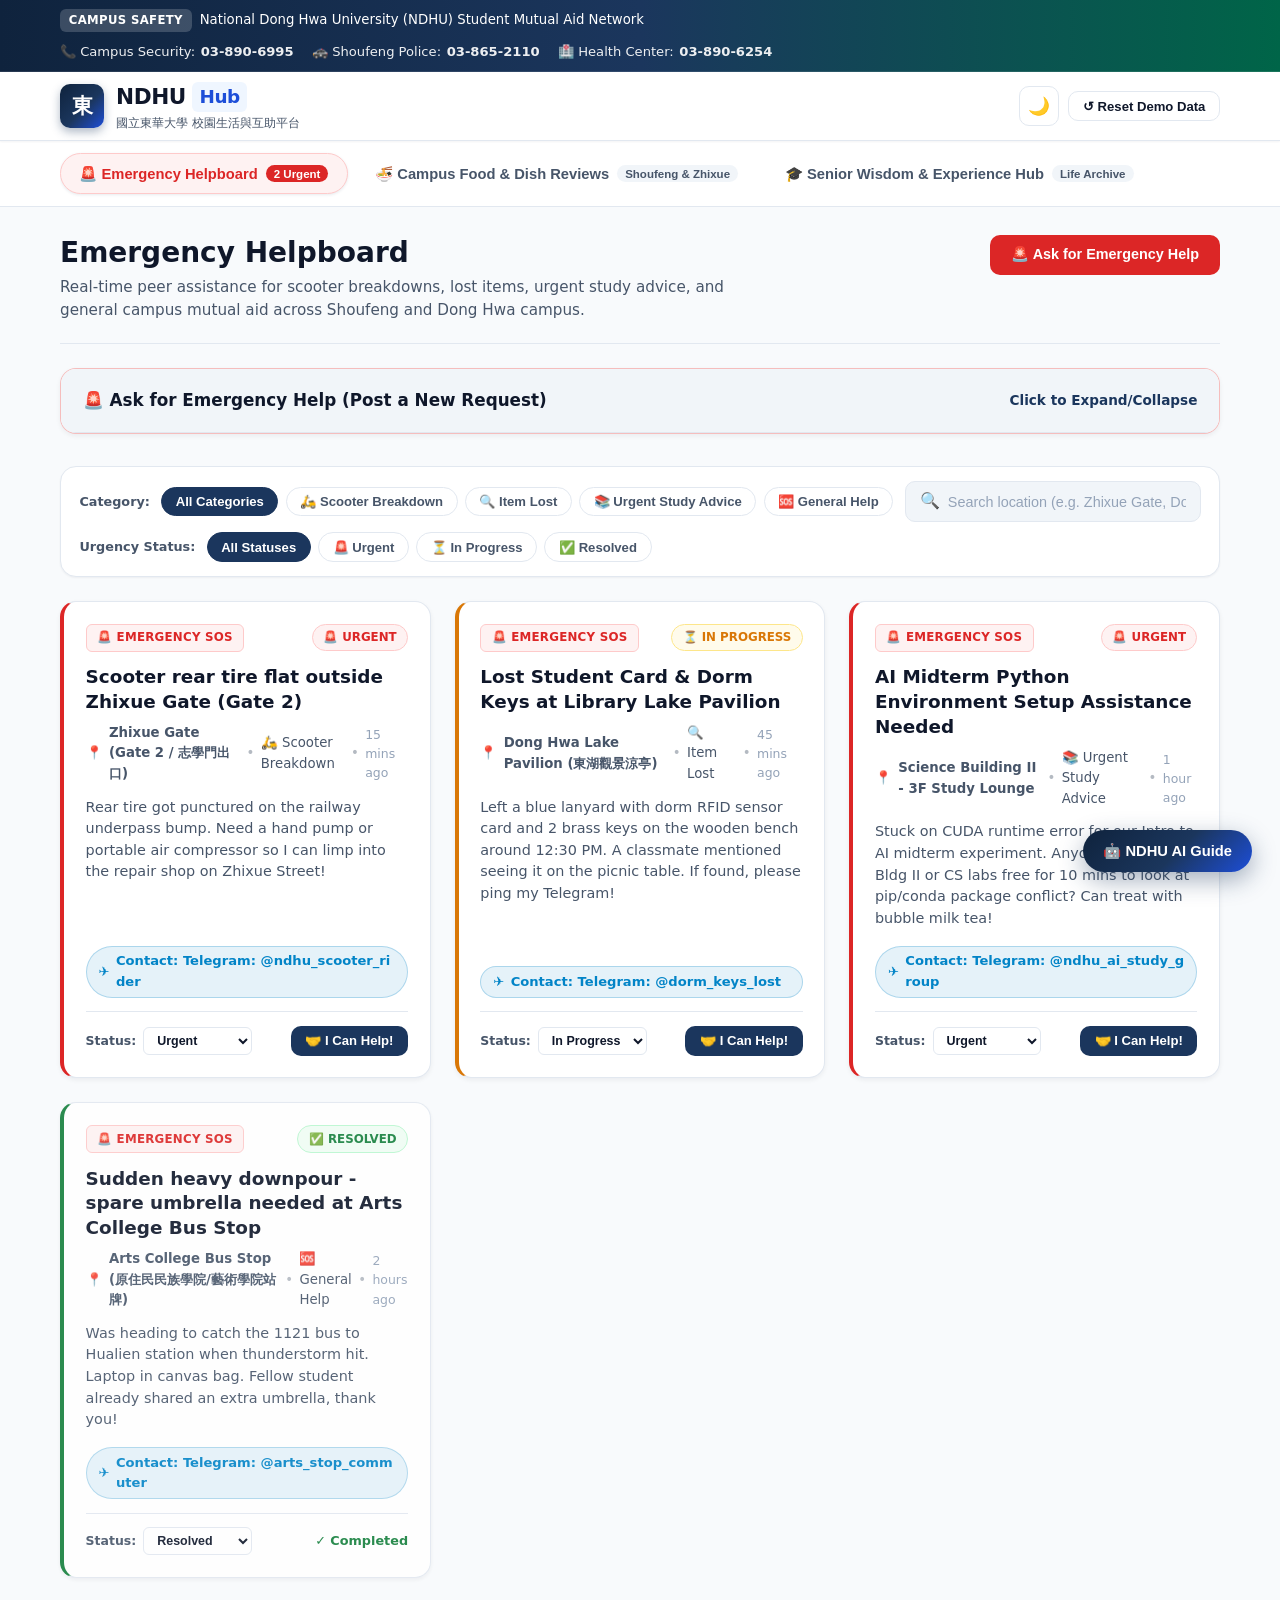
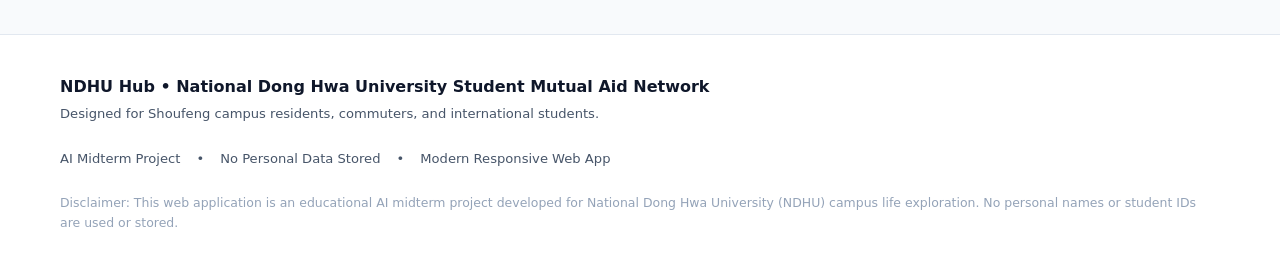
==== index.html @ cb8ad263 "Initial commit: NDHU Hub web application for midterm submission" ====
<!DOCTYPE html>
<html lang="en" data-theme="light">
<head>
  <meta charset="UTF-8">
  <meta name="viewport" content="width=device-width, initial-scale=1.0">
  <title>NDHU Hub - National Dong Hwa University Student Portal & Mutual Aid</title>
  <meta name="description" content="A comprehensive student web application for National Dong Hwa University featuring Emergency SOS mutual aid, Shoufeng food reviews, and senior wisdom archive.">
  <link rel="stylesheet" href="css/style.css">
  <link rel="preconnect" href="https://fonts.googleapis.com">
</head>
<body>

  <!-- Top Campus Emergency Notice & Quick Hotlines Bar -->
  <aside class="campus-notice-bar" aria-label="Campus Emergency Contacts">
    <div class="container notice-inner">
      <div class="notice-highlight">
        <span class="notice-tag">Campus Safety</span>
        <span>National Dong Hwa University (NDHU) Student Mutual Aid Network</span>
      </div>
      <div class="emergency-quick-contacts">
        <a href="tel:038906995" class="contact-pill" title="Campus 24hr Security Hotline">
          <span>📞 Campus Security:</span> <strong>03-890-6995</strong>
        </a>
        <a href="tel:038652110" class="contact-pill" title="Shoufeng Police Station">
          <span>🚓 Shoufeng Police:</span> <strong>03-865-2110</strong>
        </a>
        <a href="tel:038906254" class="contact-pill" title="Health Center Clinic">
          <span>🏥 Health Center:</span> <strong>03-890-6254</strong>
        </a>
      </div>
    </div>
  </aside>

  <!-- Main Navigation Header -->
  <header class="app-header">
    <div class="container header-inner">
      <a class="brand-link" onclick="App.switchTab('sos')">
        <div class="brand-badge-icon" aria-hidden="true">東</div>
        <div class="brand-info">
          <div class="brand-title">NDHU <span class="hub-tag">Hub</span></div>
          <div class="brand-subtitle">國立東華大學 校園生活與互助平台</div>
        </div>
      </a>

      <div class="header-actions">
        <button id="theme-toggle-btn" class="btn-icon" title="Toggle Dark/Light Mode" aria-label="Toggle Theme">
          🌙
        </button>
        <button id="btn-reset-demo-data" class="btn btn-sm btn-outline" title="Reset to initial sample data">
          ↺ Reset Demo Data
        </button>
      </div>
    </div>
  </header>

  <!-- Clean Tabs Bar -->
  <nav class="nav-tabs-wrapper" aria-label="Primary Features Navigation">
    <div class="container">
      <div class="nav-tabs" role="tablist">
        <!-- Feature 1: Emergency Helpboard -->
        <button class="nav-tab-btn tab-sos active" data-tab="sos" role="tab" aria-selected="true" id="tab-btn-sos">
          <span>🚨 Emergency Helpboard</span>
          <span class="badge-count badge-sos-live" id="sos-active-count">Active</span>
        </button>

        <!-- Feature 2: Campus Food & Dish Reviews -->
        <button class="nav-tab-btn" data-tab="food" role="tab" aria-selected="false" id="tab-btn-food">
          <span>🍜 Campus Food & Dish Reviews</span>
          <span class="badge-count">Shoufeng & Zhixue</span>
        </button>

        <!-- Feature 3: Senior Wisdom & Experience Hub -->
        <button class="nav-tab-btn" data-tab="wisdom" role="tab" aria-selected="false" id="tab-btn-wisdom">
          <span>🎓 Senior Wisdom & Experience Hub</span>
          <span class="badge-count">Life Archive</span>
        </button>
      </div>
    </div>
  </nav>

  <!-- Main Views Container -->
  <main class="main-content">
    <div class="container">

      <!-- =========================================================================
           FEATURE 1: Emergency Helpboard
           ========================================================================= -->
      <section id="tab-pane-sos" class="tab-pane active" role="tabpanel" aria-labelledby="tab-btn-sos">
        <div class="view-header">
          <div class="view-header-content">
            <h1>Emergency Helpboard</h1>
            <p>Real-time peer assistance for scooter breakdowns, lost items, urgent study advice, and general campus mutual aid across Shoufeng and Dong Hwa campus.</p>
          </div>
          <div class="view-header-actions">
            <button id="btn-toggle-sos-form" class="btn btn-danger">
              🚨 Ask for Emergency Help
            </button>
          </div>
        </div>

        <!-- Interactive Submission Form: Ask for Emergency Help -->
        <div id="sos-interactive-form-card" class="interactive-form-card highlight-border">
          <div class="interactive-form-header" id="sos-form-header" onclick="document.getElementById('btn-toggle-sos-form').click()">
            <h3>🚨 Ask for Emergency Help (Post a New Request)</h3>
            <span style="font-size: 0.85rem; color: var(--primary); font-weight: 600;">Click to Expand/Collapse</span>
          </div>
          <div id="sos-form-body" class="interactive-form-body collapsed">
            <form id="form-ask-emergency">
              <div style="display: grid; grid-template-columns: 1fr 1fr; gap: 1rem;">
                <!-- Category Field -->
                <div class="form-group">
                  <label class="form-label" for="sos-category">Category <span class="required">*</span></label>
                  <select id="sos-category" name="category" class="form-select" required>
                    <option value="Scooter Breakdown">🛵 Scooter Breakdown (機車拋錨/爆胎)</option>
                    <option value="Item Lost">🔍 Item Lost (遺失物協尋)</option>
                    <option value="Urgent Study Advice">📚 Urgent Study Advice (緊急課業/考試求助)</option>
                    <option value="General Help">🆘 General Help (一般生活協助)</option>
                  </select>
                </div>

                <!-- Location near NDHU Field -->
                <div class="form-group">
                  <label class="form-label" for="sos-location">Location near NDHU <span class="required">*</span></label>
                  <input type="text" id="sos-location" name="location" class="form-input" placeholder="e.g. Zhixue Gate, Dorm 1 courtyard, Library Lake, Gym" required>
                </div>
              </div>

              <!-- Contact Info / Telegram handle Field -->
              <div class="form-group">
                <label class="form-label" for="sos-contactInfo">Contact Info / Telegram handle <span class="required">*</span></label>
                <input type="text" id="sos-contactInfo" name="contactInfo" class="form-input" placeholder="e.g. Telegram: @username or Phone/Line ID" required>
                <p class="form-help">Fellow students will use this handle to contact you immediately for mutual aid.</p>
              </div>

              <!-- Optional Title Field -->
              <div class="form-group">
                <label class="form-label" for="sos-title">Request Summary (Title)</label>
                <input type="text" id="sos-title" name="title" class="form-input" placeholder="e.g. Rear tire puncture near Gate 2 bicycle rack">
              </div>

              <!-- Description Field -->
              <div class="form-group">
                <label class="form-label" for="sos-description">Details & Help Needed <span class="required">*</span></label>
                <textarea id="sos-description" name="description" class="form-textarea" rows="3" placeholder="Describe the issue, what tools you need (hand pump, jumper cables, umbrella), and how fellow students can identify you..." required></textarea>
              </div>

              <div style="display: flex; justify-content: flex-end; gap: 0.75rem; margin-top: 1rem;">
                <button type="button" class="btn btn-outline" onclick="document.getElementById('btn-toggle-sos-form').click()">Cancel</button>
                <button type="submit" class="btn btn-danger">🚨 Submit Emergency Help Request</button>
              </div>
            </form>
          </div>
        </div>

        <!-- Filter & Search Controls -->
        <div class="controls-bar">
          <div style="display: flex; flex-direction: column; gap: 0.65rem; width: 100%;">
            <!-- Category Filter Pills -->
            <div style="display: flex; align-items: center; justify-content: space-between; flex-wrap: wrap; gap: 0.75rem;">
              <div class="filter-pills" id="sos-category-filters" role="group" aria-label="Filter by Category">
                <span style="font-size: 0.8rem; font-weight: 700; color: var(--text-muted); margin-right: 0.25rem;">Category:</span>
                <button class="pill-filter active" data-category="All">All Categories</button>
                <button class="pill-filter" data-category="Scooter Breakdown">🛵 Scooter Breakdown</button>
                <button class="pill-filter" data-category="Item Lost">🔍 Item Lost</button>
                <button class="pill-filter" data-category="Urgent Study Advice">📚 Urgent Study Advice</button>
                <button class="pill-filter" data-category="General Help">🆘 General Help</button>
              </div>

              <!-- Search Bar -->
              <div class="search-box">
                <span>🔍</span>
                <input type="text" id="sos-search-input" placeholder="Search location (e.g. Zhixue Gate, Dorm 2)..." aria-label="Search emergency requests">
              </div>
            </div>

            <!-- Urgency Filter Pills -->
            <div class="filter-pills" id="sos-urgency-filters" role="group" aria-label="Filter by Urgency Tag">
              <span style="font-size: 0.8rem; font-weight: 700; color: var(--text-muted); margin-right: 0.25rem;">Urgency Status:</span>
              <button class="pill-filter active" data-urgency="All">All Statuses</button>
              <button class="pill-filter" data-urgency="Urgent">🚨 Urgent</button>
              <button class="pill-filter" data-urgency="In Progress">⏳ In Progress</button>
              <button class="pill-filter" data-urgency="Resolved">✅ Resolved</button>
            </div>
          </div>
        </div>

        <!-- Dynamic List of Mock Emergency Cards -->
        <div id="sos-cards-grid" class="grid-cards">
          <!-- Populated dynamically by js/sos.js with Urgency tags -->
        </div>
      </section>

      <!-- =========================================================================
           FEATURE 2: Campus Food & Dish Reviews
           ========================================================================= -->
      <section id="tab-pane-food" class="tab-pane" role="tabpanel" aria-labelledby="tab-btn-food">
        <div class="view-header">
          <div class="view-header-content">
            <h1>Campus Food & Dish Reviews</h1>
            <p>Explore popular eateries near NDHU with filter tags (Near Main Gate, Zhixue Street, Shoufeng Town), student ratings, and specific recommended dishes.</p>
          </div>
          <div class="view-header-actions">
            <button id="btn-food-roulette" class="btn btn-outline">
              🎲 What to Eat Today? (Random Pick)
            </button>
            <button id="btn-toggle-food-form" class="btn btn-primary">
              🍱 Add Restaurant Review
            </button>
          </div>
        </div>

        <!-- Review Submission Form -->
        <div id="food-interactive-form-card" class="interactive-form-card">
          <div class="interactive-form-header" id="food-form-header" onclick="document.getElementById('btn-toggle-food-form').click()">
            <h3>🍱 Submit a Restaurant & Dish Review</h3>
            <span style="font-size: 0.85rem; color: var(--primary); font-weight: 600;">Click to Expand/Collapse</span>
          </div>
          <div id="food-form-body" class="interactive-form-body collapsed">
            <form id="form-submit-food-review">
              <div style="display: grid; grid-template-columns: 2fr 1fr; gap: 1rem;">
                <!-- Restaurant Name Field -->
                <div class="form-group">
                  <label class="form-label" for="food-restaurant-name">Restaurant Name <span class="required">*</span></label>
                  <input type="text" id="food-restaurant-name" name="restaurantName" class="form-input" placeholder="e.g. 志學美味炒飯 (Zhixue Delicious Fried Rice)" required>
                </div>

                <!-- Filter Tag / Location Field -->
                <div class="form-group">
                  <label class="form-label" for="food-filter-tag">Location Area Tag <span class="required">*</span></label>
                  <select id="food-filter-tag" name="filterTag" class="form-select" required>
                    <option value="Zhixue Street">Zhixue Street (志學街)</option>
                    <option value="Near Main Gate">Near Main Gate (大學路/校內學餐)</option>
                    <option value="Shoufeng Town">Shoufeng Town (壽豐火車站/市區)</option>
                  </select>
                </div>
              </div>

              <div style="display: grid; grid-template-columns: 1fr 1fr; gap: 1rem;">
                <!-- Recommended Dish Field -->
                <div class="form-group">
                  <label class="form-label" for="food-recommended-dish">Recommended Dish <span class="required">*</span></label>
                  <input type="text" id="food-recommended-dish" name="recommendedDish" class="form-input" placeholder="e.g. Shredded Pork Fried Rice with extra garlic and chili" required>
                </div>

                <!-- Price Range Field -->
                <div class="form-group">
                  <label class="form-label" for="food-price-range">Price Range</label>
                  <input type="text" id="food-price-range" name="priceRange" class="form-input" placeholder="e.g. $ (NT$ 65 - 100)">
                </div>
              </div>

              <!-- Rating (1-5 stars) Field -->
              <div class="form-group">
                <label class="form-label">Rating (1-5 stars) <span class="required">*</span></label>
                <div style="display: flex; align-items: center; gap: 1rem;">
                  <div class="star-rating-selector" id="star-selector" role="radiogroup" aria-label="Select star rating">
                    <button type="button" class="star-btn active" data-value="1" aria-label="1 star">★</button>
                    <button type="button" class="star-btn active" data-value="2" aria-label="2 stars">★</button>
                    <button type="button" class="star-btn active" data-value="3" aria-label="3 stars">★</button>
                    <button type="button" class="star-btn active" data-value="4" aria-label="4 stars">★</button>
                    <button type="button" class="star-btn active" data-value="5" aria-label="5 stars">★</button>
                  </div>
                  <input type="hidden" id="food-rating-value" name="rating" value="5">
                  <span id="star-rating-text" style="font-weight: 700; color: #f59e0b; font-size: 0.95rem;">5 Stars</span>
                </div>
              </div>

              <!-- Student Review Field -->
              <div class="form-group">
                <label class="form-label" for="food-student-review">Student Review <span class="required">*</span></label>
                <textarea id="food-student-review" name="studentReview" class="form-textarea" rows="3" placeholder="Share your experience: portion size, flavors, student discount, wait time..." required></textarea>
              </div>

              <div style="display: flex; justify-content: flex-end; gap: 0.75rem; margin-top: 1rem;">
                <button type="button" class="btn btn-outline" onclick="document.getElementById('btn-toggle-food-form').click()">Cancel</button>
                <button type="submit" class="btn btn-primary">🍱 Publish Restaurant Review</button>
              </div>
            </form>
          </div>
        </div>

        <!-- Filter Tags & Search Controls -->
        <div class="controls-bar">
          <div class="filter-pills" id="food-filter-tags" role="group" aria-label="Filter eateries by location tag">
            <span style="font-size: 0.8rem; font-weight: 700; color: var(--text-muted); margin-right: 0.25rem;">Location Filter:</span>
            <button class="pill-filter active" data-tag="All">All Locations</button>
            <button class="pill-filter" data-tag="Near Main Gate">🏫 Near Main Gate</button>
            <button class="pill-filter" data-tag="Zhixue Street">🍜 Zhixue Street</button>
            <button class="pill-filter" data-tag="Shoufeng Town">🍧 Shoufeng Town</button>
          </div>

          <div class="search-box">
            <span>🔍</span>
            <input type="text" id="food-search-input" placeholder="Search dishes, eateries, or reviews..." aria-label="Search food reviews">
          </div>
        </div>

        <!-- Food Directory Cards Grid -->
        <div id="food-cards-grid" class="grid-cards">
          <!-- Populated dynamically with 3 pre-populated realistic reviews by js/food.js -->
        </div>
      </section>

      <!-- =========================================================================
           FEATURE 3: Senior Wisdom & Experience Hub
           ========================================================================= -->
      <section id="tab-pane-wisdom" class="tab-pane" role="tabpanel" aria-labelledby="tab-btn-wisdom">
        <div class="view-header">
          <div class="view-header-content">
            <h1>Senior Wisdom & Experience Hub</h1>
            <p>An advice and survival archive categorized by topics (General Life, Dorm Tips, Recommended Electives, Club Life) written by upperclassmen.</p>
          </div>
          <div class="view-header-actions">
            <button id="btn-filter-bookmarked" class="btn btn-outline" title="Show only bookmarked wisdom">
              🔖 Saved Bookmarks
            </button>
            <button id="btn-toggle-wisdom-form" class="btn btn-primary">
              🎓 Share Senior Advice
            </button>
          </div>
        </div>

        <!-- Interactive Advice Submission Form -->
        <div id="wisdom-interactive-form-card" class="interactive-form-card">
          <div class="interactive-form-header" id="wisdom-form-header" onclick="document.getElementById('btn-toggle-wisdom-form').click()">
            <h3>🎓 Post Senior Advice or Campus Experience</h3>
            <span style="font-size: 0.85rem; color: var(--primary); font-weight: 600;">Click to Expand/Collapse</span>
          </div>
          <div id="wisdom-form-body" class="interactive-form-body collapsed">
            <form id="form-submit-senior-wisdom">
              <div style="display: grid; grid-template-columns: 2fr 1fr; gap: 1rem;">
                <div class="form-group">
                  <label class="form-label" for="wisdom-post-title">Advice Title <span class="required">*</span></label>
                  <input type="text" id="wisdom-post-title" name="title" class="form-input" placeholder="e.g. Best general education electives & how to get add-codes" required>
                </div>

                <div class="form-group">
                  <label class="form-label" for="wisdom-topic">Topic Category <span class="required">*</span></label>
                  <select id="wisdom-topic" name="topic" class="form-select" required>
                    <option value="General Life">🌿 General Life (生活體驗/花蓮生存)</option>
                    <option value="Dorm Tips">🏠 Dorm Tips (宿舍防潮/生活技巧)</option>
                    <option value="Recommended Electives">🎓 Recommended Electives (推薦選課/加簽)</option>
                    <option value="Club Life">🎭 Club Life (社團生活/活動經驗)</option>
                  </select>
                </div>
              </div>

              <div class="form-group">
                <label class="form-label" for="wisdom-author-role">Upperclassman Role / Mentor Title</label>
                <input type="text" id="wisdom-author-role" name="authorRole" class="form-input" placeholder="e.g. Senior CS Major, Dorm Resident Mentor, Campus Safety Ambassador">
              </div>

              <div class="form-group">
                <label class="form-label" for="wisdom-summary">Brief Summary (Key Takeaway) <span class="required">*</span></label>
                <input type="text" id="wisdom-summary" name="summary" class="form-input" placeholder="One sentence summarizing your core insight..." required>
              </div>

              <div class="form-group">
                <label class="form-label" for="wisdom-content">Detailed Advice & Practical Steps <span class="required">*</span></label>
                <textarea id="wisdom-content" name="content" class="form-textarea" rows="5" placeholder="Share your step-by-step guidance, recommendations, or common pitfalls to avoid..." required></textarea>
              </div>

              <div style="display: flex; justify-content: flex-end; gap: 0.75rem; margin-top: 1rem;">
                <button type="button" class="btn btn-outline" onclick="document.getElementById('btn-toggle-wisdom-form').click()">Cancel</button>
                <button type="submit" class="btn btn-primary">🎓 Publish to Archive</button>
              </div>
            </form>
          </div>
        </div>

        <!-- Filter & Search Controls -->
        <div class="controls-bar">
          <!-- Topic Filter Pills -->
          <div class="filter-pills" id="wisdom-topic-filters" role="group" aria-label="Filter wisdom by topic">
            <span style="font-size: 0.8rem; font-weight: 700; color: var(--text-muted); margin-right: 0.25rem;">Topics:</span>
            <button class="pill-filter active" data-topic="All">All Topics</button>
            <button class="pill-filter" data-topic="General Life">🌿 General Life</button>
            <button class="pill-filter" data-topic="Dorm Tips">🏠 Dorm Tips</button>
            <button class="pill-filter" data-topic="Recommended Electives">🎓 Recommended Electives</button>
            <button class="pill-filter" data-topic="Club Life">🎭 Club Life</button>
          </div>

          <!-- Search Bar to filter senior advice posts -->
          <div class="search-box">
            <span>🔍</span>
            <input type="text" id="wisdom-search-input" placeholder="Search advice by keyword or topic..." aria-label="Search senior advice posts">
          </div>
        </div>

        <!-- Senior Wisdom Cards Grid -->
        <div id="wisdom-cards-grid" class="grid-cards">
          <!-- Populated dynamically with 3 pre-populated helpful advice posts by js/wisdom.js -->
        </div>
      </section>

    </div>
  </main>

  <!-- =========================================================================
       MODALS
       ========================================================================= -->

  <!-- Modal: View Senior Wisdom Full Guide -->
  <div id="modal-view-wisdom" class="modal-overlay" role="dialog" aria-modal="true" aria-labelledby="wisdom-modal-title">
    <div class="modal-window" style="max-width: 680px;">
      <div class="modal-header">
        <h2 id="wisdom-modal-title" class="modal-title">Campus Guide</h2>
        <button class="modal-close-btn" aria-label="Close modal">&times;</button>
      </div>
      <div id="wisdom-modal-content" class="modal-body">
        <!-- Rendered by js/wisdom.js -->
      </div>
      <div class="modal-footer">
        <button type="button" class="btn btn-outline btn-modal-cancel">Close</button>
      </div>
    </div>
  </div>

  <!-- Modal: Food Roulette Random Picker -->
  <div id="modal-food-roulette" class="modal-overlay" role="dialog" aria-modal="true" aria-labelledby="modal-roulette-title">
    <div class="modal-window">
      <div class="modal-header">
        <h2 id="modal-roulette-title" class="modal-title">🎲 What to Eat Today? (今天吃什麼)</h2>
        <button class="modal-close-btn" aria-label="Close modal">&times;</button>
      </div>
      <div class="modal-body roulette-container">
        <p style="color: var(--text-muted); font-size: 0.92rem;">
          Stuck on where to eat near NDHU? Let the Food Roulette randomly pick from student favorites!
        </p>
        <div id="roulette-result-display" class="roulette-display">
          <!-- Filled dynamically by js/food.js -->
        </div>
        <button id="btn-spin-again" class="btn btn-primary" onclick="FoodController.spinRoulette()">
          🎲 Spin Again!
        </button>
      </div>
      <div class="modal-footer">
        <button type="button" class="btn btn-outline btn-modal-cancel">Close</button>
      </div>
    </div>
  </div>

  <!-- =========================================================================
       AI CAMPUS ASSISTANT (Interactive Floating Bot)
       ========================================================================= -->
  <button id="ai-assistant-toggle" class="ai-assistant-toggle" aria-label="Open NDHU AI Campus Assistant">
    <span>🤖 NDHU AI Guide</span>
  </button>

  <div id="ai-assistant-panel" class="ai-assistant-panel" role="region" aria-label="NDHU AI Chat Assistant">
    <div class="ai-panel-header">
      <div style="display: flex; align-items: center; gap: 0.5rem;">
        <span style="font-size: 1.25rem;">🤖</span>
        <div>
          <strong style="display: block; font-size: 0.95rem;">NDHU Smart Campus Bot</strong>
          <span style="font-size: 0.72rem; opacity: 0.9;">AI Midterm Campus Knowledge Base</span>
        </div>
      </div>
      <button id="ai-panel-close" class="modal-close-btn" style="color: #fff;" aria-label="Close Assistant">&times;</button>
    </div>

    <div id="ai-chat-messages" class="ai-chat-messages">
      <div class="chat-bubble bot">
        👋 Hello! I am your <strong>NDHU AI Campus Assistant</strong>. Ask me anything about scooter breakdown mutual help, Zhixue street eateries, recommended electives, or dorm moisture solutions!
      </div>
    </div>

    <div class="quick-prompts">
      <button class="quick-prompt-btn">🛵 Scooter flat tire help</button>
      <button class="quick-prompt-btn">🍜 Recommend supper spot</button>
      <button class="quick-prompt-btn">🦟 How to stop biting midges</button>
      <button class="quick-prompt-btn">🎓 Add/drop course advice</button>
    </div>

    <div class="ai-input-bar">
      <input type="text" id="ai-user-input" placeholder="Ask about campus life, eateries, SOS..." aria-label="Ask AI Assistant">
      <button id="ai-send-btn" class="btn btn-sm btn-primary">Send</button>
    </div>
  </div>

  <!-- =========================================================================
       APPLICATION FOOTER
       ========================================================================= -->
  <footer class="app-footer">
    <div class="container">
      <div class="footer-content">
        <div>
          <strong style="font-size: 1rem; color: var(--text-main); display: block; margin-bottom: 0.25rem;">
            NDHU Hub • National Dong Hwa University Student Mutual Aid Network
          </strong>
          <span style="font-size: 0.82rem;">Designed for Shoufeng campus residents, commuters, and international students.</span>
        </div>
        <div style="display: flex; gap: 1rem; font-size: 0.82rem;">
          <span>AI Midterm Project</span>
          <span>•</span>
          <span>No Personal Data Stored</span>
          <span>•</span>
          <span>Modern Responsive Web App</span>
        </div>
      </div>
      <p class="footer-disclaimer">
        Disclaimer: This web application is an educational AI midterm project developed for National Dong Hwa University (NDHU) campus life exploration. No personal names or student IDs are used or stored.
      </p>
    </div>
  </footer>

  <!-- Scripts -->
  <script src="js/data.js"></script>
  <script src="js/sos.js"></script>
  <script src="js/food.js"></script>
  <script src="js/wisdom.js"></script>
  <script src="js/ai-assistant.js"></script>
  <script src="js/app.js"></script>

</body>
</html>
---- css/style.css ----
/* ==========================================================================
   NDHU Hub - Refined University Portal & Mutual Aid Network Stylesheet
   Theme: Deep University Navy, Warm Accents, Responsive Design System
   No personal names or student IDs used.
   ========================================================================== */

:root {
  /* Cohesive University Palette - Deep Collegiate Navy & University Blues */
  --univ-navy: #1b365d;
  --univ-navy-dark: #0f233d;
  --univ-navy-hover: #152c4d;
  --univ-blue: #1d4ed8;
  --univ-blue-hover: #1e40af;
  --univ-blue-light: #eff6ff;
  --univ-cyan: #0284c7;

  /* Primary Brand - Deep Collegiate Navy Blue */
  --primary: #1b365d;
  --primary-hover: #0f233d;
  --primary-light: #eef4fb;
  --primary-gradient: linear-gradient(135deg, #0f233d 0%, #1b365d 55%, #1d4ed8 100%);
  --primary-border: #bfdbfe;

  /* Signature NDHU Forest Green (Campus harmony & secondary badge) */
  --ndhu-green: #006548;
  --ndhu-green-hover: #004d37;
  --ndhu-green-light: #e6f4ee;
  --ndhu-green-border: #a7f3d0;

  /* Warm Accent - Emergency SOS (Urgent Red & Warm Coral) */
  --danger-sos: #dc2626;
  --danger-sos-hover: #b91c1c;
  --danger-sos-light: #fef2f2;
  --danger-sos-border: #fecaca;
  --danger-pulse: rgba(220, 38, 38, 0.4);

  /* Warm Accent - Campus Food & Reviews (Honey Amber & Warm Tangerine) */
  --warm-amber: #d97706;
  --warm-amber-hover: #b45309;
  --warm-amber-light: #fffbeb;
  --warm-amber-border: #fde68a;
  --warm-orange: #ea580c;

  /* Senior Wisdom / Academic Accent (Collegiate Indigo & Sapphire) */
  --wisdom-indigo: #4338ca;
  --wisdom-indigo-hover: #3730a3;
  --wisdom-indigo-light: #eef2ff;
  --wisdom-indigo-border: #c7d2fe;

  /* Success & Resolved */
  --success: #15803d;
  --success-light: #f0fdf4;
  --success-border: #bbf7d0;

  /* Neutrals & Surfaces (Clean Light Mode) */
  --bg-main: #f8fafc;
  --bg-card: #ffffff;
  --bg-elevated: #ffffff;
  --bg-subtle: #f1f5f9;
  --border-color: #e2e8f0;
  --border-hover: #cbd5e1;

  --text-main: #0f172a;
  --text-muted: #475569;
  --text-subtle: #94a3b8;
  --text-inverse: #ffffff;

  /* Shadows */
  --shadow-xs: 0 1px 2px rgba(15, 23, 42, 0.05);
  --shadow-sm: 0 2px 5px rgba(15, 23, 42, 0.06);
  --shadow-md: 0 4px 14px -2px rgba(15, 23, 42, 0.08), 0 2px 6px -2px rgba(15, 23, 42, 0.04);
  --shadow-lg: 0 12px 28px -4px rgba(15, 23, 42, 0.12), 0 4px 12px -2px rgba(15, 23, 42, 0.06);

  /* Border Radii */
  --radius-sm: 6px;
  --radius-md: 10px;
  --radius-lg: 16px;
  --radius-full: 9999px;

  /* Typography & Transitions */
  --font-sans: system-ui, -apple-system, BlinkMacSystemFont, 'Segoe UI', Roboto, 'Helvetica Neue', Arial, sans-serif;
  --transition: all 0.22s cubic-bezier(0.4, 0, 0.2, 1);
}

/* Refined Dark Theme - Midnight University Navy */
[data-theme="dark"] {
  --bg-main: #0a1120;
  --bg-card: #131c31;
  --bg-elevated: #1a2642;
  --bg-subtle: #17223b;
  --border-color: #223253;
  --border-hover: #324773;

  --text-main: #f8fafc;
  --text-muted: #94a3b8;
  --text-subtle: #64748b;

  --primary-light: rgba(29, 78, 216, 0.18);
  --primary-border: rgba(29, 78, 216, 0.35);

  --ndhu-green-light: rgba(0, 101, 72, 0.2);
  --ndhu-green-border: rgba(16, 185, 129, 0.3);

  --danger-sos-light: rgba(220, 38, 38, 0.2);
  --danger-sos-border: rgba(220, 38, 38, 0.35);

  --warm-amber-light: rgba(217, 119, 6, 0.2);
  --warm-amber-border: rgba(245, 158, 11, 0.35);

  --wisdom-indigo-light: rgba(99, 102, 241, 0.2);
  --wisdom-indigo-border: rgba(99, 102, 241, 0.35);

  --success-light: rgba(22, 163, 74, 0.2);
  --success-border: rgba(34, 197, 94, 0.35);

  --shadow-sm: 0 2px 6px rgba(0, 0, 0, 0.3);
  --shadow-md: 0 4px 16px rgba(0, 0, 0, 0.45);
  --shadow-lg: 0 12px 32px rgba(0, 0, 0, 0.65);
}

/* Base Styles */
*, *::before, *::after {
  box-sizing: border-box;
  margin: 0;
  padding: 0;
}

html {
  font-size: 16px;
  scroll-behavior: smooth;
  -webkit-text-size-adjust: 100%;
}

body {
  font-family: var(--font-sans);
  background-color: var(--bg-main);
  color: var(--text-main);
  line-height: 1.55;
  transition: background-color 0.25s ease, color 0.25s ease;
  min-height: 100vh;
  display: flex;
  flex-direction: column;
}

/* Container */
.container {
  width: 100%;
  max-width: 1200px;
  margin: 0 auto;
  padding: 0 1.25rem;
}

/* ==========================================================================
   Header & Safety Notice Bar
   ========================================================================== */
.campus-notice-bar {
  background: linear-gradient(90deg, #0f233d 0%, #1b365d 50%, #006548 100%);
  color: #ffffff;
  padding: 0.55rem 0;
  font-size: 0.83rem;
  border-bottom: 1px solid rgba(255, 255, 255, 0.1);
}

.notice-inner {
  display: flex;
  align-items: center;
  justify-content: space-between;
  flex-wrap: wrap;
  gap: 0.65rem;
}

.notice-highlight {
  display: flex;
  align-items: center;
  gap: 0.5rem;
  font-weight: 500;
}

.notice-tag {
  background: rgba(255, 255, 255, 0.18);
  padding: 0.15rem 0.55rem;
  border-radius: var(--radius-sm);
  font-size: 0.73rem;
  font-weight: 700;
  letter-spacing: 0.03em;
  text-transform: uppercase;
}

.emergency-quick-contacts {
  display: flex;
  align-items: center;
  gap: 1.15rem;
  font-size: 0.82rem;
}

.contact-pill {
  color: #ffffff;
  text-decoration: none;
  display: inline-flex;
  align-items: center;
  gap: 0.35rem;
  opacity: 0.92;
  transition: opacity 0.2s;
}

.contact-pill:hover {
  opacity: 1;
  text-decoration: underline;
}

/* Main App Header */
.app-header {
  position: sticky;
  top: 0;
  z-index: 90;
  background-color: var(--bg-card);
  border-bottom: 1px solid var(--border-color);
  backdrop-filter: blur(12px);
  -webkit-backdrop-filter: blur(12px);
  box-shadow: var(--shadow-xs);
  transition: var(--transition);
}

.header-inner {
  display: flex;
  align-items: center;
  justify-content: space-between;
  height: 4.25rem;
  gap: 1rem;
}

/* Brand Link */
.brand-link {
  display: flex;
  align-items: center;
  gap: 0.75rem;
  text-decoration: none;
  color: inherit;
  cursor: pointer;
}

.brand-badge-icon {
  width: 2.75rem;
  height: 2.75rem;
  border-radius: var(--radius-md);
  background: var(--primary-gradient);
  display: flex;
  align-items: center;
  justify-content: center;
  color: #ffffff;
  font-weight: 800;
  font-size: 1.3rem;
  box-shadow: 0 4px 10px rgba(27, 54, 93, 0.35);
}

.brand-info {
  display: flex;
  flex-direction: column;
}

.brand-title {
  font-size: 1.35rem;
  font-weight: 800;
  letter-spacing: -0.02em;
  color: var(--text-main);
  display: flex;
  align-items: center;
  gap: 0.4rem;
}

.brand-title .hub-tag {
  color: var(--univ-blue);
  background: var(--univ-blue-light);
  padding: 0.05rem 0.45rem;
  border-radius: var(--radius-sm);
  font-size: 1.15rem;
}

[data-theme="dark"] .brand-title .hub-tag {
  background: rgba(29, 78, 216, 0.25);
  color: #60a5fa;
}

.brand-subtitle {
  font-size: 0.75rem;
  color: var(--text-muted);
  font-weight: 500;
}

.header-actions {
  display: flex;
  align-items: center;
  gap: 0.6rem;
}

.btn-icon {
  width: 2.5rem;
  height: 2.5rem;
  border-radius: var(--radius-md);
  border: 1px solid var(--border-color);
  background: var(--bg-card);
  color: var(--text-main);
  display: inline-flex;
  align-items: center;
  justify-content: center;
  cursor: pointer;
  transition: var(--transition);
  font-size: 1.1rem;
}

.btn-icon:hover {
  background: var(--bg-subtle);
  border-color: var(--border-hover);
}

/* ==========================================================================
   Navigation Tabs Bar
   ========================================================================== */
.nav-tabs-wrapper {
  background-color: var(--bg-card);
  border-bottom: 1px solid var(--border-color);
  padding: 0.5rem 0;
}

.nav-tabs {
  display: flex;
  align-items: center;
  gap: 0.5rem;
  overflow-x: auto;
  scrollbar-width: none;
  -webkit-overflow-scrolling: touch;
  padding: 0.25rem 0;
}

.nav-tabs::-webkit-scrollbar {
  display: none;
}

.nav-tab-btn {
  display: inline-flex;
  align-items: center;
  gap: 0.5rem;
  padding: 0.65rem 1.15rem;
  border-radius: var(--radius-full);
  border: 1px solid transparent;
  background: transparent;
  color: var(--text-muted);
  font-size: 0.92rem;
  font-weight: 600;
  cursor: pointer;
  transition: var(--transition);
  white-space: nowrap;
}

.nav-tab-btn:hover {
  color: var(--text-main);
  background-color: var(--bg-subtle);
}

.nav-tab-btn.active {
  background-color: var(--primary-light);
  color: var(--univ-navy);
  border-color: var(--primary-border);
  box-shadow: 0 1px 3px rgba(27, 54, 93, 0.1);
}

[data-theme="dark"] .nav-tab-btn.active {
  color: #93c5fd;
}

.nav-tab-btn.tab-sos.active {
  background-color: var(--danger-sos-light);
  color: var(--danger-sos);
  border-color: var(--danger-sos-border);
}

.badge-count {
  display: inline-flex;
  align-items: center;
  justify-content: center;
  padding: 0.15rem 0.5rem;
  font-size: 0.72rem;
  font-weight: 700;
  border-radius: var(--radius-full);
  background-color: var(--bg-subtle);
  color: var(--text-muted);
}

.badge-sos-live {
  background-color: var(--danger-sos);
  color: #fff;
  animation: pulse-badge 1.8s infinite;
}

@keyframes pulse-badge {
  0% { transform: scale(1); opacity: 1; }
  50% { transform: scale(1.08); opacity: 0.88; }
  100% { transform: scale(1); opacity: 1; }
}

/* ==========================================================================
   Main Content & Section Headers
   ========================================================================== */
.main-content {
  flex: 1;
  padding: 1.75rem 0 3.5rem;
}

.tab-pane {
  display: none;
  animation: fadeIn 0.25s ease;
}

.tab-pane.active {
  display: block;
}

@keyframes fadeIn {
  from { opacity: 0; transform: translateY(6px); }
  to { opacity: 1; transform: translateY(0); }
}

.view-header {
  display: flex;
  align-items: flex-start;
  justify-content: space-between;
  flex-wrap: wrap;
  gap: 1.25rem;
  margin-bottom: 1.5rem;
  padding-bottom: 1.25rem;
  border-bottom: 1px solid var(--border-color);
}

.view-header-content h1 {
  font-size: 1.75rem;
  font-weight: 800;
  color: var(--text-main);
  line-height: 1.25;
  margin-bottom: 0.35rem;
}

.view-header-content p {
  color: var(--text-muted);
  font-size: 0.95rem;
  max-width: 720px;
}

.view-header-actions {
  display: flex;
  align-items: center;
  gap: 0.75rem;
  flex-wrap: wrap;
}

/* ==========================================================================
   Buttons
   ========================================================================== */
.btn {
  display: inline-flex;
  align-items: center;
  justify-content: center;
  gap: 0.5rem;
  padding: 0.65rem 1.25rem;
  border-radius: var(--radius-md);
  font-size: 0.9rem;
  font-weight: 600;
  border: 1px solid transparent;
  cursor: pointer;
  transition: var(--transition);
  text-decoration: none;
  white-space: nowrap;
}

.btn-primary {
  background-color: var(--univ-navy);
  color: #ffffff;
}

.btn-primary:hover {
  background-color: var(--univ-navy-hover);
  transform: translateY(-1px);
  box-shadow: 0 4px 12px rgba(27, 54, 93, 0.3);
}

.btn-danger {
  background-color: var(--danger-sos);
  color: #ffffff;
}

.btn-danger:hover {
  background-color: var(--danger-sos-hover);
  transform: translateY(-1px);
  box-shadow: 0 4px 14px rgba(220, 38, 38, 0.35);
}

.btn-outline {
  background-color: var(--bg-card);
  border-color: var(--border-color);
  color: var(--text-main);
}

.btn-outline:hover {
  background-color: var(--bg-subtle);
  border-color: var(--border-hover);
}

.btn-outline.active {
  background-color: var(--primary-light);
  border-color: var(--primary-border);
  color: var(--univ-navy);
}

.btn-sm {
  padding: 0.4rem 0.85rem;
  font-size: 0.82rem;
}

/* ==========================================================================
   Interactive Collapsible Submission Form Card
   ========================================================================== */
.interactive-form-card {
  background-color: var(--bg-card);
  border: 1px solid var(--border-color);
  border-radius: var(--radius-lg);
  box-shadow: var(--shadow-sm);
  margin-bottom: 2rem;
  overflow: hidden;
  transition: var(--transition);
}

.interactive-form-card.highlight-border {
  border-color: rgba(220, 38, 38, 0.3);
}

.interactive-form-header {
  padding: 1.15rem 1.35rem;
  background: var(--bg-subtle);
  border-bottom: 1px solid var(--border-color);
  display: flex;
  align-items: center;
  justify-content: space-between;
  cursor: pointer;
  user-select: none;
  transition: var(--transition);
}

.interactive-form-header:hover {
  background-color: rgba(0, 0, 0, 0.03);
}

[data-theme="dark"] .interactive-form-header:hover {
  background-color: rgba(255, 255, 255, 0.04);
}

.interactive-form-header h3 {
  font-size: 1.05rem;
  font-weight: 700;
  display: flex;
  align-items: center;
  gap: 0.5rem;
  color: var(--text-main);
}

.interactive-form-body {
  padding: 1.5rem 1.35rem;
  animation: fadeIn 0.25s ease;
}

.interactive-form-body.collapsed {
  display: none;
}

/* Responsive Form Controls */
.form-group {
  margin-bottom: 1.25rem;
}

.form-label {
  display: block;
  font-size: 0.86rem;
  font-weight: 600;
  color: var(--text-main);
  margin-bottom: 0.4rem;
}

.form-label span.required {
  color: var(--danger-sos);
}

.form-input, .form-select, .form-textarea {
  width: 100%;
  padding: 0.65rem 0.85rem;
  border: 1px solid var(--border-color);
  border-radius: var(--radius-md);
  background-color: var(--bg-card);
  color: var(--text-main);
  font-size: 0.9rem;
  font-family: inherit;
  transition: var(--transition);
}

.form-input:focus, .form-select:focus, .form-textarea:focus {
  outline: none;
  border-color: var(--univ-blue);
  box-shadow: 0 0 0 3px rgba(29, 78, 216, 0.15);
}

.form-help {
  font-size: 0.76rem;
  color: var(--text-subtle);
  margin-top: 0.35rem;
}

/* Interactive Star Rating Selector */
.star-rating-selector {
  display: inline-flex;
  align-items: center;
  gap: 0.3rem;
  font-size: 1.5rem;
  user-select: none;
}

.star-rating-selector .star-btn {
  color: #cbd5e1;
  background: transparent;
  border: none;
  font-size: 1.65rem;
  line-height: 1;
  cursor: pointer;
  transition: transform 0.15s ease, color 0.15s ease;
  padding: 0.15rem;
}

.star-rating-selector .star-btn:hover {
  transform: scale(1.25);
}

.star-rating-selector .star-btn.active {
  color: #f59e0b;
}

/* ==========================================================================
   Filter & Search Controls Bar
   ========================================================================== */
.controls-bar {
  display: flex;
  align-items: center;
  justify-content: space-between;
  flex-wrap: wrap;
  gap: 1rem;
  margin-bottom: 1.5rem;
  background-color: var(--bg-card);
  padding: 0.9rem 1.15rem;
  border-radius: var(--radius-lg);
  border: 1px solid var(--border-color);
  box-shadow: var(--shadow-xs);
}

.search-box {
  display: flex;
  align-items: center;
  gap: 0.5rem;
  background-color: var(--bg-subtle);
  border: 1px solid var(--border-color);
  padding: 0.45rem 0.85rem;
  border-radius: var(--radius-md);
  flex: 1;
  min-width: 240px;
  max-width: 440px;
}

.search-box input {
  background: transparent;
  border: none;
  outline: none;
  width: 100%;
  font-size: 0.9rem;
  color: var(--text-main);
}

.search-box input::placeholder {
  color: var(--text-subtle);
}

.filter-pills {
  display: flex;
  align-items: center;
  gap: 0.45rem;
  flex-wrap: wrap;
}

.pill-filter {
  padding: 0.38rem 0.85rem;
  font-size: 0.82rem;
  font-weight: 600;
  border-radius: var(--radius-full);
  border: 1px solid var(--border-color);
  background: var(--bg-card);
  color: var(--text-muted);
  cursor: pointer;
  transition: var(--transition);
  white-space: nowrap;
}

.pill-filter:hover {
  border-color: var(--border-hover);
  color: var(--text-main);
}

.pill-filter.active {
  background-color: var(--univ-navy);
  color: #ffffff;
  border-color: var(--univ-navy);
}

[data-theme="dark"] .pill-filter.active {
  background-color: var(--univ-blue);
  border-color: var(--univ-blue);
}

/* ==========================================================================
   Cards Grid Layout
   ========================================================================== */
.grid-cards {
  display: grid;
  grid-template-columns: repeat(auto-fill, minmax(320px, 1fr));
  gap: 1.5rem;
}

.card {
  background-color: var(--bg-card);
  border-radius: var(--radius-lg);
  border: 1px solid var(--border-color);
  box-shadow: var(--shadow-sm);
  padding: 1.35rem;
  display: flex;
  flex-direction: column;
  transition: transform 0.22s ease, box-shadow 0.22s ease, border-color 0.22s ease;
  position: relative;
  overflow: hidden;
}

.card:hover {
  transform: translateY(-3px);
  box-shadow: var(--shadow-md);
  border-color: var(--border-hover);
}

/* ==========================================================================
   Visual Badges to Distinguish Content Cards
   ========================================================================== */
.card-type-row {
  display: flex;
  align-items: center;
  justify-content: space-between;
  gap: 0.5rem;
  margin-bottom: 0.85rem;
  flex-wrap: wrap;
}

.card-type-badge {
  display: inline-flex;
  align-items: center;
  gap: 0.35rem;
  padding: 0.24rem 0.65rem;
  border-radius: var(--radius-sm);
  font-size: 0.74rem;
  font-weight: 700;
  letter-spacing: 0.02em;
  text-transform: uppercase;
}

/* 1. Emergency SOS Badge */
.card-type-badge.badge-emergency {
  background-color: var(--danger-sos-light);
  color: var(--danger-sos);
  border: 1px solid var(--danger-sos-border);
}

/* 2. Campus Food Review Badge */
.card-type-badge.badge-food {
  background-color: var(--warm-amber-light);
  color: #92400e;
  border: 1px solid var(--warm-amber-border);
}

[data-theme="dark"] .card-type-badge.badge-food {
  color: #fde047;
}

/* 3. Senior Tip Badge */
.card-type-badge.badge-wisdom {
  background-color: var(--wisdom-indigo-light);
  color: var(--wisdom-indigo);
  border: 1px solid var(--wisdom-indigo-border);
}

[data-theme="dark"] .card-type-badge.badge-wisdom {
  color: #a5b4fc;
}

/* Urgency Status Tags */
.urgency-tag {
  display: inline-flex;
  align-items: center;
  gap: 0.35rem;
  padding: 0.22rem 0.65rem;
  border-radius: var(--radius-full);
  font-size: 0.74rem;
  font-weight: 700;
  text-transform: uppercase;
}

.urgency-tag.urgent {
  background-color: var(--danger-sos-light);
  color: var(--danger-sos);
  border: 1px solid var(--danger-sos-border);
}

.urgency-tag.in-progress {
  background-color: var(--warm-amber-light);
  color: var(--warm-amber);
  border: 1px solid var(--warm-amber-border);
}

.urgency-tag.resolved {
  background-color: var(--success-light);
  color: var(--success);
  border: 1px solid var(--success-border);
}

/* Card Specific Borders */
.card-sos {
  border-left: 4px solid var(--border-color);
}

.card-sos.status-urgent {
  border-left-color: var(--danger-sos);
}

.card-sos.status-helping {
  border-left-color: var(--warm-amber);
}

.card-sos.status-resolved {
  border-left-color: var(--success);
  opacity: 0.9;
}

.card-food {
  border-top: 3px solid var(--warm-amber);
}

.card-wisdom {
  border-top: 3px solid var(--wisdom-indigo);
  cursor: pointer;
}

.timestamp {
  font-size: 0.78rem;
  color: var(--text-subtle);
}

.card-title {
  font-size: 1.15rem;
  font-weight: 700;
  line-height: 1.35;
  color: var(--text-main);
  margin-bottom: 0.5rem;
}

.card-location-meta {
  display: flex;
  align-items: center;
  gap: 0.4rem;
  font-size: 0.83rem;
  color: var(--text-muted);
  margin-bottom: 0.75rem;
}

.card-description {
  font-size: 0.9rem;
  color: var(--text-muted);
  line-height: 1.5;
  margin-bottom: 1rem;
  flex: 1;
}

/* Telegram Pill */
.telegram-pill {
  display: inline-flex;
  align-items: center;
  gap: 0.4rem;
  padding: 0.3rem 0.75rem;
  border-radius: var(--radius-full);
  background-color: rgba(2, 132, 199, 0.1);
  color: var(--univ-cyan);
  font-size: 0.82rem;
  font-weight: 600;
  border: 1px solid rgba(2, 132, 199, 0.25);
  margin-bottom: 0.85rem;
  word-break: break-all;
}

[data-theme="dark"] .telegram-pill {
  background-color: rgba(2, 132, 199, 0.2);
  color: #38bdf8;
  border-color: rgba(2, 132, 199, 0.35);
}

/* Food Visual Badges & Must Try Callout */
.food-rating-badge {
  display: inline-flex;
  align-items: center;
  gap: 0.25rem;
  padding: 0.2rem 0.6rem;
  background-color: var(--warm-amber-light);
  color: #92400e;
  border-radius: var(--radius-full);
  font-weight: 700;
  font-size: 0.85rem;
  border: 1px solid var(--warm-amber-border);
}

.dish-badge.must-try {
  background-color: #fffbeb;
  border: 1.5px solid #fde68a;
  border-radius: var(--radius-md);
  padding: 0.65rem 0.85rem;
  margin-bottom: 0.85rem;
  color: #92400e;
}

[data-theme="dark"] .dish-badge.must-try {
  background-color: rgba(217, 119, 6, 0.14);
  border-color: rgba(245, 158, 11, 0.3);
  color: #fef08a;
}

.dish-badge-header {
  display: flex;
  align-items: center;
  justify-content: space-between;
  margin-bottom: 0.25rem;
}

.must-try-tag {
  font-size: 0.74rem;
  font-weight: 800;
  text-transform: uppercase;
  letter-spacing: 0.04em;
  color: var(--warm-amber);
}

.dish-name {
  font-size: 0.95rem;
  font-weight: 700;
  color: var(--text-main);
  display: block;
}

/* Wisdom Specifics */
.wisdom-author-badge {
  font-size: 0.78rem;
  color: var(--wisdom-indigo);
  font-weight: 700;
  display: inline-flex;
  align-items: center;
  gap: 0.3rem;
}

[data-theme="dark"] .wisdom-author-badge {
  color: #a5b4fc;
}

.wisdom-topic-tag {
  font-size: 0.78rem;
  padding: 0.2rem 0.55rem;
  border-radius: var(--radius-full);
  background: var(--bg-subtle);
  color: var(--text-muted);
  font-weight: 600;
}

.card-tags {
  display: flex;
  flex-wrap: wrap;
  gap: 0.35rem;
  margin-bottom: 1.15rem;
}

.tag-item {
  font-size: 0.73rem;
  padding: 0.18rem 0.55rem;
  border-radius: var(--radius-full);
  background-color: var(--bg-subtle);
  color: var(--text-muted);
}

.card-footer {
  display: flex;
  align-items: center;
  justify-content: space-between;
  padding-top: 0.85rem;
  border-top: 1px solid var(--border-color);
  margin-top: auto;
  gap: 0.5rem;
}

.btn-bookmark {
  background: transparent;
  border: none;
  cursor: pointer;
  color: var(--text-subtle);
  padding: 0.3rem;
  border-radius: var(--radius-sm);
  font-size: 1.1rem;
  transition: var(--transition);
}

.btn-bookmark:hover, .btn-bookmark.bookmarked {
  color: var(--warm-amber);
}

.status-change-dropdown {
  padding: 0.3rem 0.55rem;
  font-size: 0.78rem;
  font-weight: 600;
  border-radius: var(--radius-sm);
  border: 1px solid var(--border-color);
  background-color: var(--bg-card);
  color: var(--text-main);
  outline: none;
  cursor: pointer;
  transition: var(--transition);
}

/* ==========================================================================
   Modals
   ========================================================================== */
.modal-overlay {
  position: fixed;
  inset: 0;
  background-color: rgba(15, 23, 42, 0.65);
  backdrop-filter: blur(4px);
  -webkit-backdrop-filter: blur(4px);
  z-index: 1000;
  display: flex;
  align-items: center;
  justify-content: center;
  padding: 1.25rem;
  opacity: 0;
  pointer-events: none;
  transition: opacity 0.25s ease;
}

.modal-overlay.active {
  opacity: 1;
  pointer-events: auto;
}

.modal-window {
  background-color: var(--bg-card);
  border: 1px solid var(--border-color);
  border-radius: var(--radius-lg);
  box-shadow: var(--shadow-lg);
  width: 100%;
  max-width: 600px;
  max-height: 90vh;
  overflow-y: auto;
  transform: scale(0.96) translateY(10px);
  transition: transform 0.22s cubic-bezier(0.16, 1, 0.3, 1);
  display: flex;
  flex-direction: column;
}

.modal-overlay.active .modal-window {
  transform: scale(1) translateY(0);
}

.modal-header {
  display: flex;
  align-items: center;
  justify-content: space-between;
  padding: 1.25rem 1.5rem;
  border-bottom: 1px solid var(--border-color);
  position: sticky;
  top: 0;
  background-color: var(--bg-card);
  z-index: 2;
}

.modal-title {
  font-size: 1.25rem;
  font-weight: 700;
  color: var(--text-main);
  display: flex;
  align-items: center;
  gap: 0.5rem;
}

.modal-close-btn {
  background: transparent;
  border: none;
  color: var(--text-muted);
  cursor: pointer;
  font-size: 1.35rem;
  line-height: 1;
  padding: 0.35rem;
  border-radius: var(--radius-sm);
  transition: var(--transition);
}

.modal-close-btn:hover {
  color: var(--text-main);
  background-color: var(--bg-subtle);
}

.modal-body {
  padding: 1.5rem;
  flex: 1;
}

.modal-footer {
  display: flex;
  align-items: center;
  justify-content: flex-end;
  gap: 0.75rem;
  padding: 1.15rem 1.5rem;
  border-top: 1px solid var(--border-color);
  background-color: var(--bg-subtle);
}

/* Roulette */
.roulette-container {
  text-align: center;
  padding: 1.5rem 1rem;
}

.roulette-display {
  background: var(--bg-subtle);
  border: 2px dashed var(--univ-navy);
  border-radius: var(--radius-lg);
  padding: 2rem 1.5rem;
  margin: 1.5rem 0;
  min-height: 160px;
  display: flex;
  flex-direction: column;
  align-items: center;
  justify-content: center;
  transition: var(--transition);
}

.roulette-dish-title {
  font-size: 1.5rem;
  font-weight: 800;
  color: var(--text-main);
  margin-bottom: 0.5rem;
}

.roulette-dish-sub {
  font-size: 0.95rem;
  color: var(--text-muted);
}

/* ==========================================================================
   Floating AI Assistant Widget
   ========================================================================== */
.ai-assistant-toggle {
  position: fixed;
  bottom: 1.75rem;
  right: 1.75rem;
  z-index: 80;
  background: var(--primary-gradient);
  color: #ffffff;
  padding: 0.75rem 1.25rem;
  border-radius: var(--radius-full);
  box-shadow: 0 8px 24px rgba(27, 54, 93, 0.4);
  display: inline-flex;
  align-items: center;
  gap: 0.6rem;
  font-weight: 700;
  font-size: 0.92rem;
  cursor: pointer;
  border: none;
  transition: transform 0.22s ease, box-shadow 0.22s ease;
}

.ai-assistant-toggle:hover {
  transform: translateY(-3px) scale(1.02);
  box-shadow: 0 12px 28px rgba(27, 54, 93, 0.5);
}

.ai-assistant-panel {
  position: fixed;
  bottom: 5.5rem;
  right: 1.75rem;
  width: 380px;
  max-width: calc(100vw - 2.5rem);
  height: 520px;
  max-height: calc(100vh - 7rem);
  background-color: var(--bg-card);
  border: 1px solid var(--border-color);
  border-radius: var(--radius-lg);
  box-shadow: var(--shadow-lg);
  z-index: 85;
  display: flex;
  flex-direction: column;
  overflow: hidden;
  transform: translateY(20px) scale(0.96);
  opacity: 0;
  pointer-events: none;
  transition: all 0.22s cubic-bezier(0.16, 1, 0.3, 1);
}

.ai-assistant-panel.open {
  transform: translateY(0) scale(1);
  opacity: 1;
  pointer-events: auto;
}

.ai-panel-header {
  background: var(--primary-gradient);
  color: #ffffff;
  padding: 1rem 1.25rem;
  display: flex;
  align-items: center;
  justify-content: space-between;
}

.ai-chat-messages {
  flex: 1;
  overflow-y: auto;
  padding: 1rem;
  display: flex;
  flex-direction: column;
  gap: 0.85rem;
}

.chat-bubble {
  max-width: 85%;
  padding: 0.75rem 0.95rem;
  border-radius: var(--radius-md);
  font-size: 0.88rem;
  line-height: 1.45;
}

.chat-bubble.bot {
  align-self: flex-start;
  background-color: var(--bg-subtle);
  color: var(--text-main);
  border-bottom-left-radius: 2px;
}

.chat-bubble.user {
  align-self: flex-end;
  background-color: var(--univ-navy);
  color: #ffffff;
  border-bottom-right-radius: 2px;
}

[data-theme="dark"] .chat-bubble.user {
  background-color: var(--univ-blue);
}

.quick-prompts {
  display: flex;
  gap: 0.4rem;
  flex-wrap: wrap;
  padding: 0.5rem 1rem;
  background: var(--bg-subtle);
  border-top: 1px solid var(--border-color);
}

.quick-prompt-btn {
  background: var(--bg-card);
  border: 1px solid var(--border-color);
  padding: 0.25rem 0.55rem;
  font-size: 0.75rem;
  border-radius: var(--radius-full);
  color: var(--text-muted);
  cursor: pointer;
  transition: var(--transition);
}

.quick-prompt-btn:hover {
  color: var(--univ-blue);
  border-color: var(--univ-blue);
}

.ai-input-bar {
  display: flex;
  align-items: center;
  padding: 0.75rem 1rem;
  border-top: 1px solid var(--border-color);
  background-color: var(--bg-card);
  gap: 0.5rem;
}

.ai-input-bar input {
  flex: 1;
  padding: 0.5rem 0.75rem;
  border: 1px solid var(--border-color);
  border-radius: var(--radius-md);
  background: var(--bg-subtle);
  color: var(--text-main);
  font-size: 0.88rem;
  outline: none;
}

/* ==========================================================================
   Footer & Toast
   ========================================================================== */
.app-footer {
  background-color: var(--bg-card);
  border-top: 1px solid var(--border-color);
  padding: 2.5rem 0 1.5rem;
  margin-top: auto;
  font-size: 0.85rem;
  color: var(--text-muted);
}

.footer-content {
  display: flex;
  align-items: center;
  justify-content: space-between;
  flex-wrap: wrap;
  gap: 1.5rem;
  margin-bottom: 1.5rem;
}

.footer-disclaimer {
  font-size: 0.78rem;
  color: var(--text-subtle);
  line-height: 1.6;
}

.toast-container {
  position: fixed;
  bottom: 2rem;
  left: 50%;
  transform: translateX(-50%);
  z-index: 2000;
  display: flex;
  flex-direction: column;
  gap: 0.5rem;
  pointer-events: none;
}

.toast {
  background-color: #0f172a;
  color: #ffffff;
  padding: 0.75rem 1.25rem;
  border-radius: var(--radius-full);
  font-size: 0.88rem;
  font-weight: 500;
  box-shadow: var(--shadow-lg);
  pointer-events: auto;
  animation: toastIn 0.25s cubic-bezier(0.16, 1, 0.3, 1), toastOut 0.25s cubic-bezier(0.16, 1, 0.3, 1) 2.75s forwards;
  display: flex;
  align-items: center;
  gap: 0.5rem;
}

@keyframes toastIn {
  from { opacity: 0; transform: translateY(12px); }
  to { opacity: 1; transform: translateY(0); }
}

@keyframes toastOut {
  from { opacity: 1; transform: translateY(0); }
  to { opacity: 0; transform: translateY(-12px); }
}

/* ==========================================================================
   Comprehensive Responsive Layout Breakpoints
   Mobile (phone), Tablet, and Desktop
   ========================================================================== */
@media (max-width: 900px) {
  .emergency-quick-contacts {
    gap: 0.75rem;
  }
}

@media (max-width: 768px) {
  .header-inner {
    height: 3.85rem;
  }

  .brand-subtitle {
    display: none;
  }

  .emergency-quick-contacts {
    display: none;
  }

  .view-header {
    flex-direction: column;
    align-items: stretch;
    gap: 1rem;
  }

  .view-header-actions {
    width: 100%;
  }

  .view-header-actions .btn {
    flex: 1;
    min-height: 44px;
  }

  .controls-bar {
    flex-direction: column;
    align-items: stretch;
    padding: 0.85rem 1rem;
  }

  .search-box {
    max-width: none;
    width: 100%;
  }

  .grid-cards {
    grid-template-columns: 1fr;
  }

  .interactive-form-body {
    padding: 1.25rem 1rem;
  }

  /* Form columns stack on smaller screens */
  .interactive-form-body form div[style*="grid-template-columns"] {
    grid-template-columns: 1fr !important;
  }

  .ai-assistant-panel {
    bottom: 5.5rem;
    right: 1rem;
    left: 1rem;
    width: auto;
    height: 460px;
  }

  .ai-assistant-toggle {
    bottom: 1.25rem;
    right: 1.25rem;
    padding: 0.65rem 1.1rem;
    font-size: 0.88rem;
  }
}

@media (max-width: 480px) {
  .container {
    padding: 0 0.85rem;
  }

  .brand-title {
    font-size: 1.15rem;
  }

  .brand-badge-icon {
    width: 2.35rem;
    height: 2.35rem;
    font-size: 1.15rem;
  }

  .nav-tab-btn {
    padding: 0.55rem 0.85rem;
    font-size: 0.85rem;
  }

  .card {
    padding: 1.15rem 1rem;
  }

  .card-footer {
    flex-direction: column;
    align-items: stretch;
    gap: 0.75rem;
  }

  .card-footer > div {
    display: flex;
    justify-content: space-between;
    width: 100%;
  }

  .card-footer .btn {
    width: 100%;
  }
}
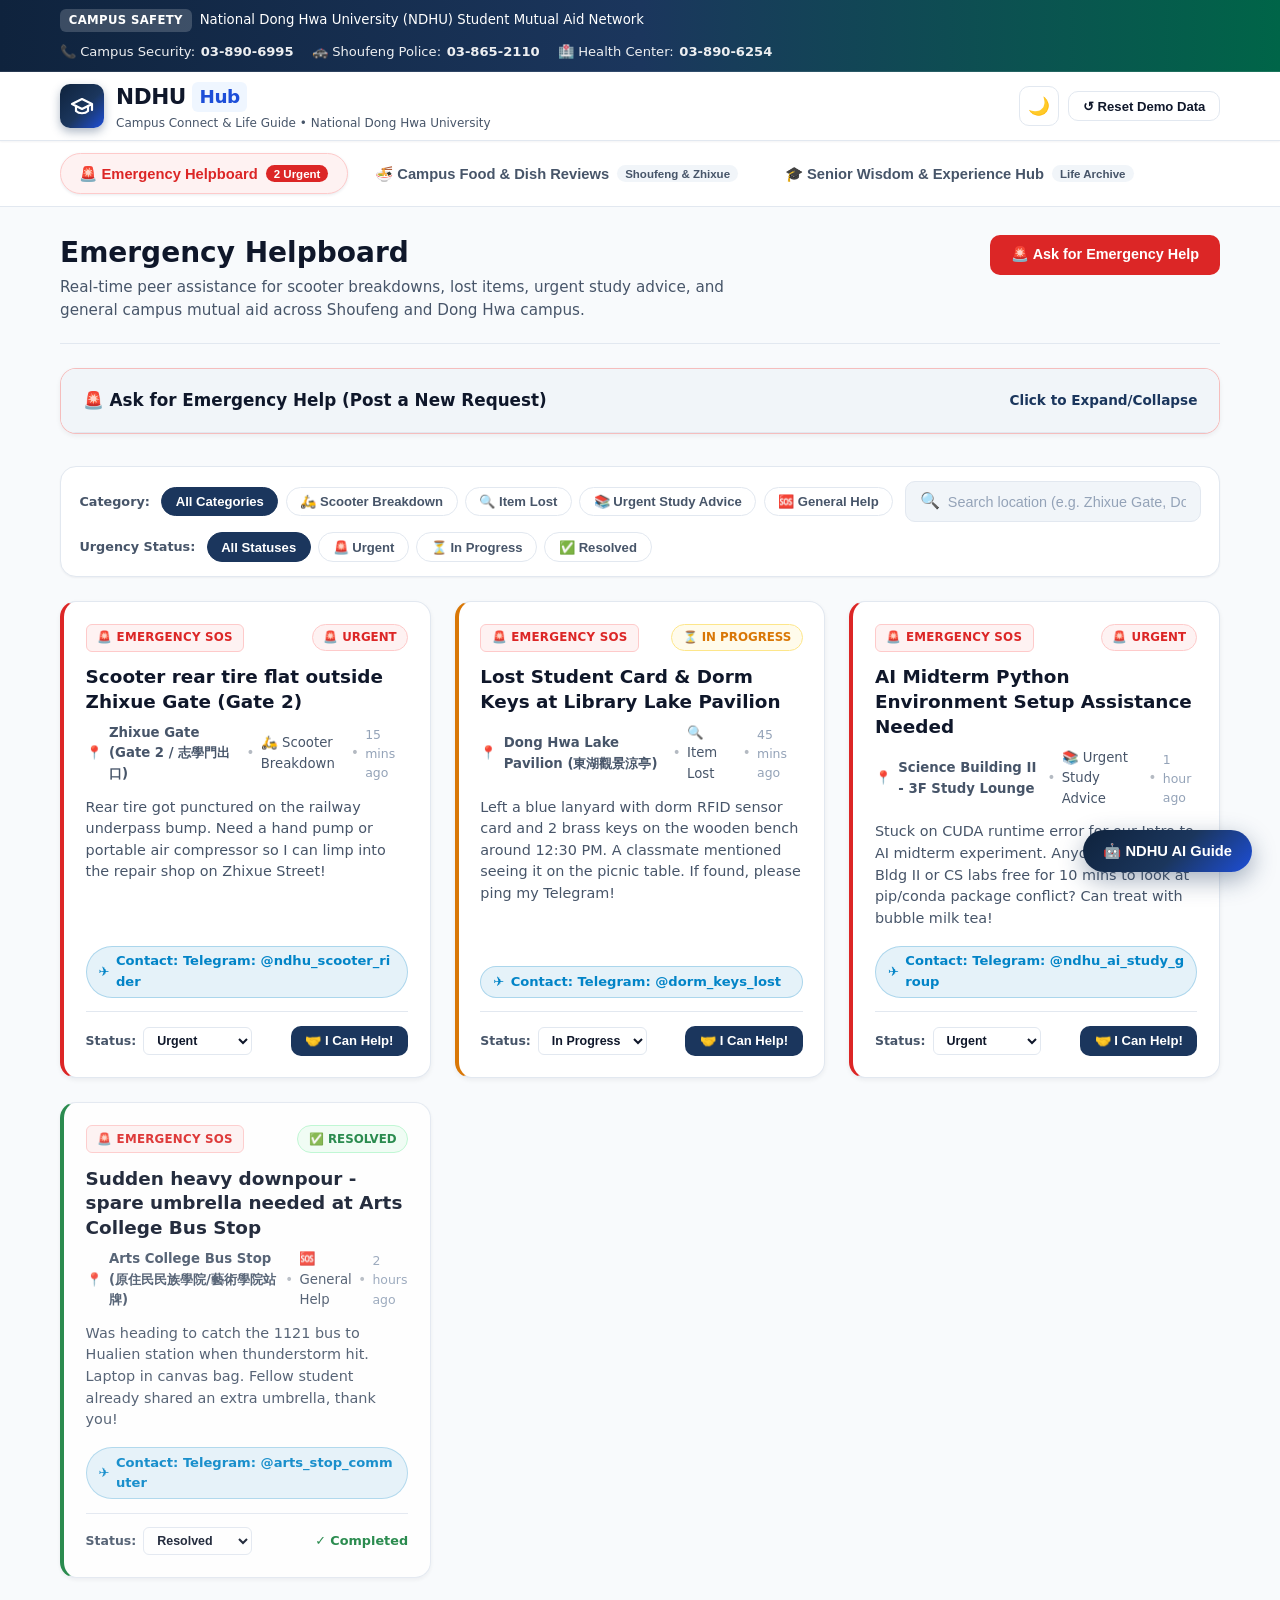
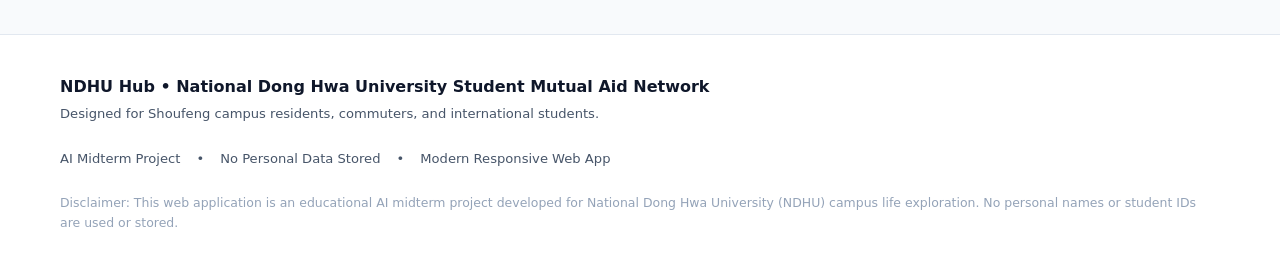
==== commit 67e70975: "Replace Chinese character logo with modern academic graduation cap emblem and international subtitle" ====
--- a/index.html
+++ b/index.html
@@ -35,10 +35,15 @@
   <header class="app-header">
     <div class="container header-inner">
       <a class="brand-link" onclick="App.switchTab('sos')">
-        <div class="brand-badge-icon" aria-hidden="true">東</div>
+        <div class="brand-badge-icon" aria-hidden="true" title="National Dong Hwa University">
+          <svg width="24" height="24" viewBox="0 0 24 24" fill="none" stroke="currentColor" stroke-width="2.2" stroke-linecap="round" stroke-linejoin="round">
+            <path d="M22 10v6M2 10l10-5 10 5-10 5z"/>
+            <path d="M6 12v5c3 3 9 3 12 0v-5"/>
+          </svg>
+        </div>
         <div class="brand-info">
           <div class="brand-title">NDHU <span class="hub-tag">Hub</span></div>
-          <div class="brand-subtitle">國立東華大學 校園生活與互助平台</div>
+          <div class="brand-subtitle">Campus Connect & Life Guide • National Dong Hwa University</div>
         </div>
       </a>
 
